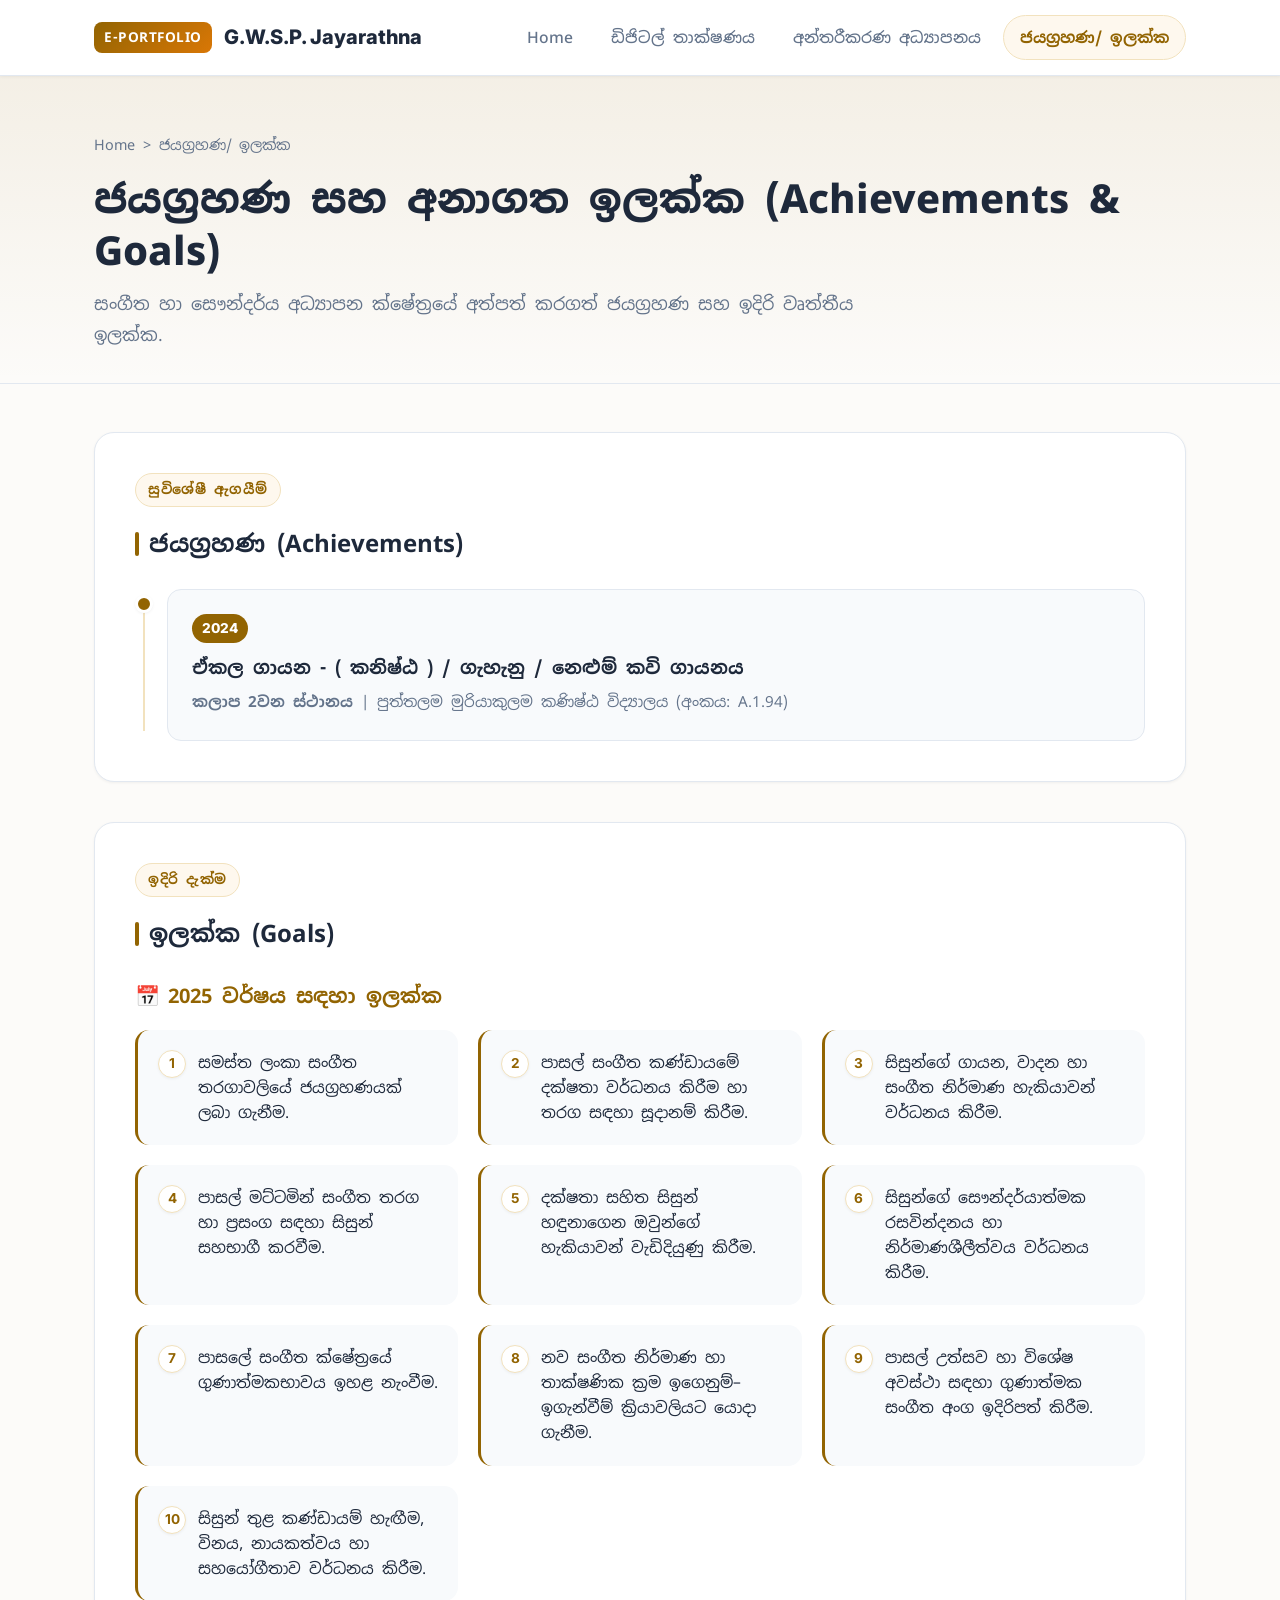
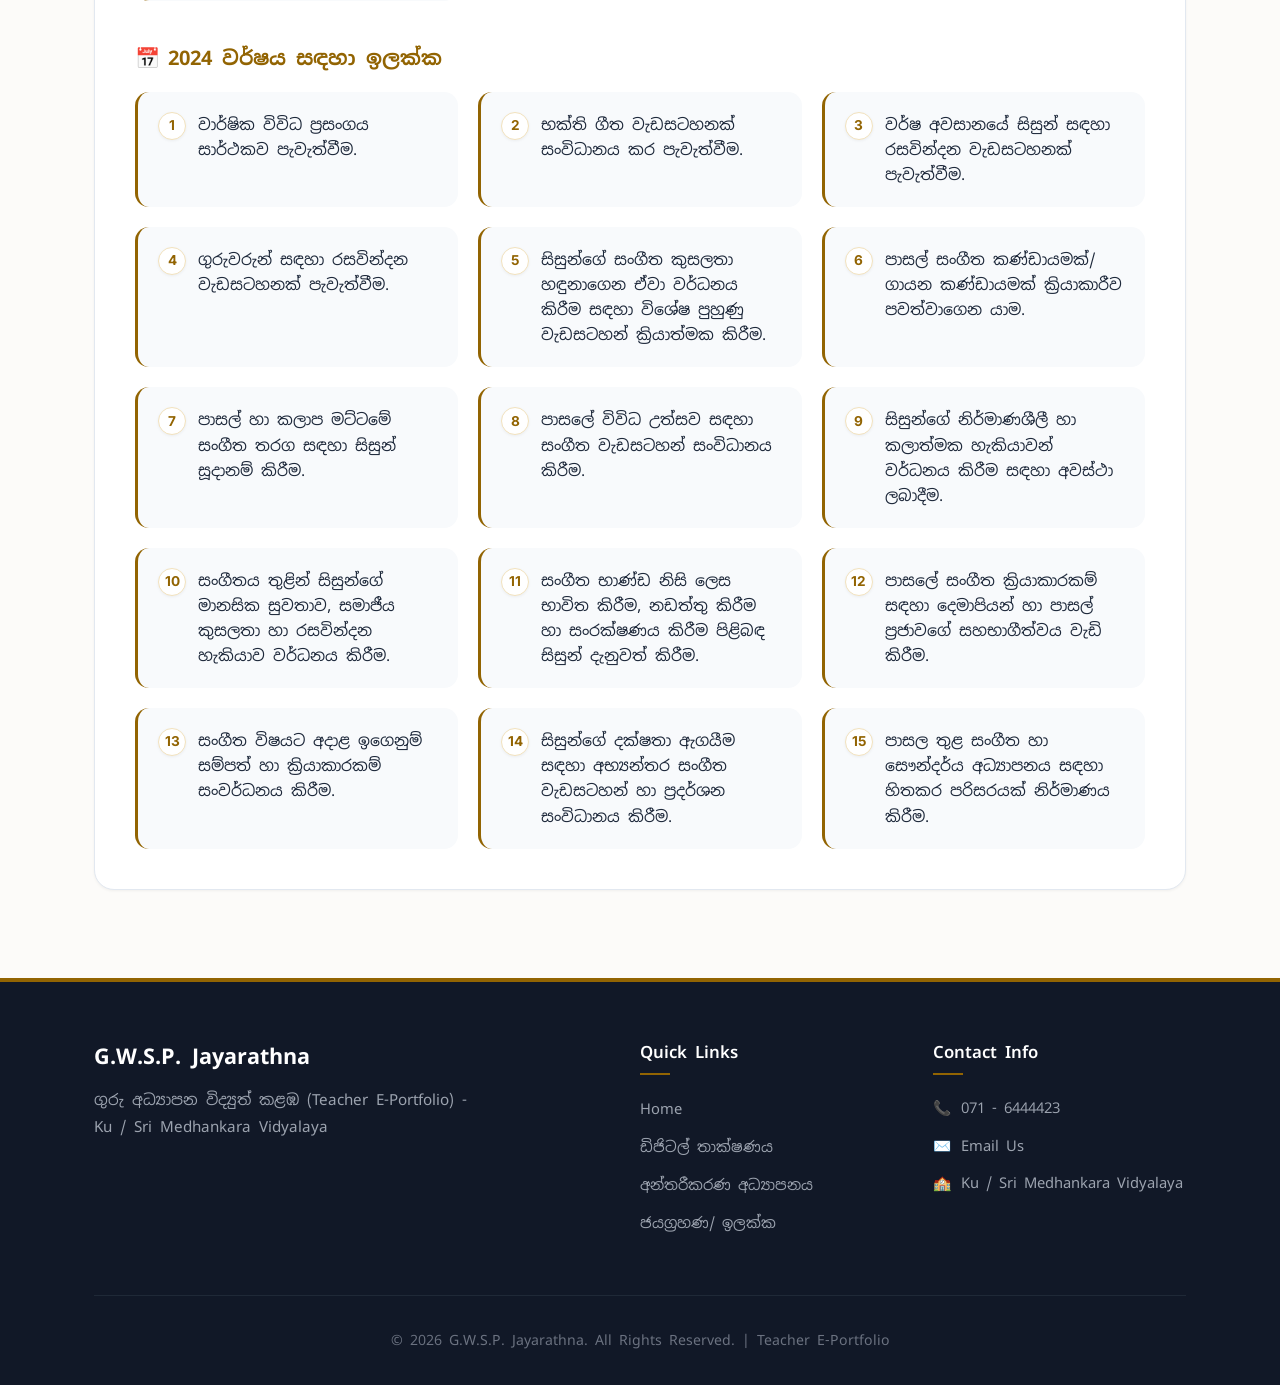
==== achievements-goals.html @ 7f7907e3 "Add achievements-goals.html" ====
<!DOCTYPE html>
<html lang="si">
<head>
  <meta charset="UTF-8">
  <meta name="viewport" content="width=device-width, initial-scale=1.0">
  <title>ජයග්‍රහණ සහ ඉලක්ක | G.W.S.P. Jayarathna</title>
  <link rel="stylesheet" href="assets/css/style.css">
</head>
<body>

  <!-- Site Header & Navigation -->
  <header class="site-header">
    <div class="container header-inner">
      <a href="index.html" class="brand-logo">
        <span class="brand-badge">E-PORTFOLIO</span>
        <span class="brand-name">G.W.S.P. Jayarathna</span>
      </a>

      <button class="menu-toggle" aria-label="Toggle navigation">
        <svg width="24" height="24" viewBox="0 0 24 24" fill="none" stroke="currentColor" stroke-width="2">
          <line x1="3" y1="12" x2="21" y2="12"></line>
          <line x1="3" y1="6" x2="21" y2="6"></line>
          <line x1="3" y1="18" x2="21" y2="18"></line>
        </svg>
      </button>

      <nav class="main-nav">
        <ul class="nav-links">
          <li><a href="index.html" class="nav-link">Home</a></li>
          <li><a href="digital-technology.html" class="nav-link">ඩිජිටල් තාක්ෂණය</a></li>
          <li><a href="inclusive-education.html" class="nav-link">අන්තරීකරණ අධ්‍යාපනය</a></li>
          <li><a href="achievements-goals.html" class="nav-link active">ජයග්‍රහණ/ ඉලක්ක</a></li>
        </ul>
      </nav>
    </div>
  </header>

  <!-- Page Hero Banner -->
  <section class="page-hero">
    <div class="container">
      <div class="breadcrumb">
        <a href="index.html">Home</a> &gt; <span>ජයග්‍රහණ/ ඉලක්ක</span>
      </div>
      <h1 class="page-title">ජයග්‍රහණ සහ අනාගත ඉලක්ක (Achievements & Goals)</h1>
      <p class="page-intro">සංගීත හා සෞන්දර්ය අධ්‍යාපන ක්ෂේත්‍රයේ අත්පත් කරගත් ජයග්‍රහණ සහ ඉදිරි වෘත්තීය ඉලක්ක.</p>
    </div>
  </section>

  <!-- Main Content -->
  <main class="content-section">
    <div class="container">

      <!-- Section 1: Achievements (ජයග්‍රහණ) -->
      <article class="content-card">
        <span class="section-badge">සුවිශේෂී ඇගයීම්</span>
        <h2 class="card-heading">ජයග්‍රහණ (Achievements)</h2>

        <div class="timeline">
          <!-- Achievement 1 -->
          <div class="timeline-item">
            <div class="timeline-dot"></div>
            <div class="timeline-content">
              <span class="timeline-year">2024</span>
              <h3 class="timeline-title">ඒකල ගායන - ( කනිෂ්ඨ ) / ගැහැනු / නෙළුම් කවි ගායනය</h3>
              <p class="timeline-sub">
                <strong>කලාප 2වන ස්ථානය</strong> | පුත්තලම මුරියාකුලම කණිෂ්ඨ විද්‍යාලය (අංකය: A.1.94)
              </p>
            </div>
          </div>
        </div>
      </article>

      <!-- Section 2: Goals (ඉලක්ක) -->
      <article class="content-card">
        <span class="section-badge">ඉදිරි දැක්ම</span>
        <h2 class="card-heading">ඉලක්ක (Goals)</h2>

        <!-- Year 2025 Goals -->
        <div style="margin-bottom: 2.5rem;">
          <h3 style="font-size: 1.25rem; font-weight: 700; color: var(--primary-color); margin-bottom: 1rem; display: flex; align-items: center; gap: 8px;">
            <span>📅</span> 2025 වර්ෂය සඳහා ඉලක්ක
          </h3>

          <div class="objectives-grid">
            <div class="objective-item"><div class="objective-num">1</div><div>සමස්ත ලංකා සංගීත තරගාවලියේ ජයග්‍රහණයක් ලබා ගැනීම.</div></div>
            <div class="objective-item"><div class="objective-num">2</div><div>පාසල් සංගීත කණ්ඩායමේ දක්ෂතා වර්ධනය කිරීම හා තරග සඳහා සූදානම් කිරීම.</div></div>
            <div class="objective-item"><div class="objective-num">3</div><div>සිසුන්ගේ ගායන, වාදන හා සංගීත නිර්මාණ හැකියාවන් වර්ධනය කිරීම.</div></div>
            <div class="objective-item"><div class="objective-num">4</div><div>පාසල් මට්ටමින් සංගීත තරග හා ප්‍රසංග සඳහා සිසුන් සහභාගී කරවීම.</div></div>
            <div class="objective-item"><div class="objective-num">5</div><div>දක්ෂතා සහිත සිසුන් හඳුනාගෙන ඔවුන්ගේ හැකියාවන් වැඩිදියුණු කිරීම.</div></div>
            <div class="objective-item"><div class="objective-num">6</div><div>සිසුන්ගේ සෞන්දර්යාත්මක රසවින්දනය හා නිර්මාණශීලීත්වය වර්ධනය කිරීම.</div></div>
            <div class="objective-item"><div class="objective-num">7</div><div>පාසලේ සංගීත ක්ෂේත්‍රයේ ගුණාත්මකභාවය ඉහළ නැංවීම.</div></div>
            <div class="objective-item"><div class="objective-num">8</div><div>නව සංගීත නිර්මාණ හා තාක්ෂණික ක්‍රම ඉගෙනුම්–ඉගැන්වීම් ක්‍රියාවලියට යොදා ගැනීම.</div></div>
            <div class="objective-item"><div class="objective-num">9</div><div>පාසල් උත්සව හා විශේෂ අවස්ථා සඳහා ගුණාත්මක සංගීත අංග ඉදිරිපත් කිරීම.</div></div>
            <div class="objective-item"><div class="objective-num">10</div><div>සිසුන් තුළ කණ්ඩායම් හැඟීම, විනය, නායකත්වය හා සහයෝගීතාව වර්ධනය කිරීම.</div></div>
          </div>
        </div>

        <!-- Year 2024 Goals -->
        <div>
          <h3 style="font-size: 1.25rem; font-weight: 700; color: var(--primary-color); margin-bottom: 1rem; display: flex; align-items: center; gap: 8px;">
            <span>📅</span> 2024 වර්ෂය සඳහා ඉලක්ක
          </h3>

          <div class="objectives-grid">
            <div class="objective-item"><div class="objective-num">1</div><div>වාර්ෂික විවිධ ප්‍රසංගය සාර්ථකව පැවැත්වීම.</div></div>
            <div class="objective-item"><div class="objective-num">2</div><div>භක්ති ගීත වැඩසටහනක් සංවිධානය කර පැවැත්වීම.</div></div>
            <div class="objective-item"><div class="objective-num">3</div><div>වර්ෂ අවසානයේ සිසුන් සඳහා රසවින්දන වැඩසටහනක් පැවැත්වීම.</div></div>
            <div class="objective-item"><div class="objective-num">4</div><div>ගුරුවරුන් සඳහා රසවින්දන වැඩසටහනක් පැවැත්වීම.</div></div>
            <div class="objective-item"><div class="objective-num">5</div><div>සිසුන්ගේ සංගීත කුසලතා හඳුනාගෙන ඒවා වර්ධනය කිරීම සඳහා විශේෂ පුහුණු වැඩසටහන් ක්‍රියාත්මක කිරීම.</div></div>
            <div class="objective-item"><div class="objective-num">6</div><div>පාසල් සංගීත කණ්ඩායමක්/ගායන කණ්ඩායමක් ක්‍රියාකාරීව පවත්වාගෙන යාම.</div></div>
            <div class="objective-item"><div class="objective-num">7</div><div>පාසල් හා කලාප මට්ටමේ සංගීත තරග සඳහා සිසුන් සූදානම් කිරීම.</div></div>
            <div class="objective-item"><div class="objective-num">8</div><div>පාසලේ විවිධ උත්සව සඳහා සංගීත වැඩසටහන් සංවිධානය කිරීම.</div></div>
            <div class="objective-item"><div class="objective-num">9</div><div>සිසුන්ගේ නිර්මාණශීලී හා කලාත්මක හැකියාවන් වර්ධනය කිරීම සඳහා අවස්ථා ලබාදීම.</div></div>
            <div class="objective-item"><div class="objective-num">10</div><div>සංගීතය තුළින් සිසුන්ගේ මානසික සුවතාව, සමාජීය කුසලතා හා රසවින්දන හැකියාව වර්ධනය කිරීම.</div></div>
            <div class="objective-item"><div class="objective-num">11</div><div>සංගීත භාණ්ඩ නිසි ලෙස භාවිත කිරීම, නඩත්තු කිරීම හා සංරක්ෂණය කිරීම පිළිබඳ සිසුන් දැනුවත් කිරීම.</div></div>
            <div class="objective-item"><div class="objective-num">12</div><div>පාසලේ සංගීත ක්‍රියාකාරකම් සඳහා දෙමාපියන් හා පාසල් ප්‍රජාවගේ සහභාගීත්වය වැඩි කිරීම.</div></div>
            <div class="objective-item"><div class="objective-num">13</div><div>සංගීත විෂයට අදාළ ඉගෙනුම් සම්පත් හා ක්‍රියාකාරකම් සංවර්ධනය කිරීම.</div></div>
            <div class="objective-item"><div class="objective-num">14</div><div>සිසුන්ගේ දක්ෂතා ඇගයීම සඳහා අභ්‍යන්තර සංගීත වැඩසටහන් හා ප්‍රදර්ශන සංවිධානය කිරීම.</div></div>
            <div class="objective-item"><div class="objective-num">15</div><div>පාසල තුළ සංගීත හා සෞන්දර්ය අධ්‍යාපනය සඳහා හිතකර පරිසරයක් නිර්මාණය කිරීම.</div></div>
          </div>
        </div>

      </article>

    </div>
  </main>

  <!-- Site Footer -->
  <footer class="site-footer">
    <div class="container">
      <div class="footer-grid">
        <div class="footer-info">
          <h3>G.W.S.P. Jayarathna</h3>
          <p>ගුරු අධ්‍යාපන විද්‍යුත් කළඹ (Teacher E-Portfolio) - Ku / Sri Medhankara Vidyalaya</p>
        </div>

        <div class="footer-col">
          <h4>Quick Links</h4>
          <ul class="footer-links">
            <li><a href="index.html">Home</a></li>
            <li><a href="digital-technology.html">ඩිජිටල් තාක්ෂණය</a></li>
            <li><a href="inclusive-education.html">අන්තරීකරණ අධ්‍යාපනය</a></li>
            <li><a href="achievements-goals.html">ජයග්‍රහණ/ ඉලක්ක</a></li>
          </ul>
        </div>

        <div class="footer-col">
          <h4>Contact Info</h4>
          <div class="footer-contact-item">
            <span>📞</span>
            <a href="tel:0716444423">071 - 6444423</a>
          </div>
          <div class="footer-contact-item">
            <span>✉️</span>
            <a href="mailto:Suranjipushpakumarijayarathna@gmail.com">Email Us</a>
          </div>
          <div class="footer-contact-item">
            <span>🏫</span>
            <span>Ku / Sri Medhankara Vidyalaya</span>
          </div>
        </div>
      </div>

      <div class="footer-bottom">
        <p>&copy; 2026 G.W.S.P. Jayarathna. All Rights Reserved. | Teacher E-Portfolio</p>
      </div>
    </div>
  </footer>

  <script src="assets/js/main.js"></script>
</body>
</html>
---- assets/css/style.css ----
/* ===================================================
   E-Portfolio - G.W.S.P. Jayarathna
   Main Stylesheet
   =================================================== */

@import url('https://fonts.googleapis.com/css2?family=Inter:wght@300;400;500;600;700;800&family=Noto+Sans+Sinhala:wght@300;400;500;600;700;800&display=swap');

:root {
  --primary-color: #926402;
  --primary-hover: #734f01;
  --primary-light: #fef8ee;
  --primary-border: #f2e2be;
  --accent-color: #2563eb;
  --accent-hover: #1d4ed8;
  --text-main: #1e293b;
  --text-muted: #64748b;
  --text-light: #94a3b8;
  --bg-main: #fcfbf9;
  --bg-card: #ffffff;
  --bg-alt: #f8fafc;
  --border-color: #e2e8f0;
  --border-light: #f1f5f9;
  --shadow-sm: 0 1px 3px rgba(0, 0, 0, 0.05);
  --shadow-md: 0 4px 6px -1px rgba(0, 0, 0, 0.08), 0 2px 4px -2px rgba(0, 0, 0, 0.04);
  --shadow-lg: 0 10px 25px -5px rgba(0, 0, 0, 0.08), 0 8px 10px -6px rgba(0, 0, 0, 0.04);
  --shadow-xl: 0 20px 30px -10px rgba(0, 0, 0, 0.12);
  --radius-sm: 8px;
  --radius-md: 14px;
  --radius-lg: 20px;
  --radius-full: 9999px;
  --font-sinhala: 'Noto Sans Sinhala', -apple-system, BlinkMacSystemFont, sans-serif;
  --font-latin: 'Inter', -apple-system, BlinkMacSystemFont, sans-serif;
  --transition: all 0.25s cubic-bezier(0.4, 0, 0.2, 1);
}

/* Reset & Base */
*, *::before, *::after {
  box-sizing: border-box;
  margin: 0;
  padding: 0;
}

html {
  scroll-behavior: smooth;
  font-size: 16px;
}

body {
  font-family: var(--font-sinhala), var(--font-latin);
  background-color: var(--bg-main);
  color: var(--text-main);
  line-height: 1.75;
  min-height: 100vh;
  display: flex;
  flex-direction: column;
  -webkit-font-smoothing: antialiased;
}

img {
  max-width: 100%;
  height: auto;
  display: block;
}

a {
  color: inherit;
  text-decoration: none;
  transition: var(--transition);
}

ul, ol {
  padding-left: 1.5rem;
}

.container {
  width: 100%;
  max-width: 1140px;
  margin: 0 auto;
  padding: 0 1.5rem;
}

/* ===================================================
   Header & Navigation
   =================================================== */
.site-header {
  position: sticky;
  top: 0;
  z-index: 1000;
  background: rgba(255, 255, 255, 0.94);
  backdrop-filter: blur(12px);
  -webkit-backdrop-filter: blur(12px);
  border-bottom: 1px solid var(--border-color);
  box-shadow: var(--shadow-sm);
}

.header-inner {
  display: flex;
  align-items: center;
  justify-content: space-between;
  height: 75px;
}

.brand-logo {
  display: flex;
  align-items: center;
  gap: 12px;
  font-weight: 700;
  font-size: 1.25rem;
  color: var(--text-main);
}

.brand-badge {
  background: linear-gradient(135deg, var(--primary-color), #d97706);
  color: #fff;
  font-size: 0.85rem;
  font-weight: 700;
  padding: 4px 10px;
  border-radius: var(--radius-sm);
  letter-spacing: 0.5px;
}

.brand-name {
  font-family: var(--font-latin);
  font-weight: 800;
  color: var(--text-main);
}

.main-nav {
  display: flex;
  align-items: center;
  gap: 8px;
}

.nav-links {
  display: flex;
  list-style: none;
  align-items: center;
  gap: 6px;
}

.nav-link {
  padding: 8px 16px;
  font-size: 0.98rem;
  font-weight: 500;
  color: var(--text-muted);
  border-radius: var(--radius-full);
  transition: var(--transition);
  display: inline-flex;
  align-items: center;
  gap: 6px;
}

.nav-link:hover {
  color: var(--primary-color);
  background-color: var(--primary-light);
}

.nav-link.active {
  color: var(--primary-color);
  background-color: var(--primary-light);
  font-weight: 700;
  border: 1px solid var(--primary-border);
}

.menu-toggle {
  display: none;
  background: transparent;
  border: none;
  cursor: pointer;
  padding: 8px;
  color: var(--text-main);
  border-radius: var(--radius-sm);
}

/* ===================================================
   Hero & Home Profile Section
   =================================================== */
.hero-section {
  padding: 4.5rem 0 3.5rem;
  background: radial-gradient(circle at 50% 0%, rgba(217, 119, 6, 0.05) 0%, transparent 60%);
  text-align: center;
}

.profile-avatar-wrap {
  position: relative;
  width: 280px;
  max-width: 90%;
  margin: 0 auto 2.25rem;
}

.profile-avatar {
  width: 100%;
  height: 320px;
  border-radius: 24px;
  object-fit: cover;
  object-position: center 8%;
  border: 6px solid #ffffff;
  box-shadow: 0 16px 35px rgba(146, 100, 2, 0.18), 0 0 0 3px var(--primary-border);
  transition: var(--transition);
}

.profile-avatar-wrap:hover .profile-avatar {
  transform: translateY(-4px);
  box-shadow: 0 20px 40px rgba(146, 100, 2, 0.28), 0 0 0 4px var(--primary-color);
}

.profile-title {
  font-size: clamp(2rem, 5vw, 3.2rem);
  font-weight: 800;
  color: var(--text-main);
  letter-spacing: -0.5px;
  margin-bottom: 0.5rem;
  font-family: var(--font-latin);
}

.profile-subtitle {
  font-size: 1.15rem;
  color: var(--primary-color);
  font-weight: 600;
  margin-bottom: 2rem;
}

/* Info Details Card */
.details-card {
  background: var(--bg-card);
  border: 1px solid var(--border-color);
  border-radius: var(--radius-lg);
  padding: 1.75rem 2rem;
  max-width: 760px;
  margin: 0 auto 3.5rem;
  box-shadow: var(--shadow-md);
  display: grid;
  grid-template-columns: repeat(auto-fit, minmax(280px, 1fr));
  gap: 1.25rem;
  text-align: left;
}

.info-item {
  display: flex;
  align-items: center;
  gap: 14px;
  padding: 10px 12px;
  border-radius: var(--radius-md);
  background: var(--bg-alt);
  border: 1px solid var(--border-light);
}

.info-icon {
  width: 42px;
  height: 42px;
  border-radius: 50%;
  background: var(--primary-light);
  color: var(--primary-color);
  display: flex;
  align-items: center;
  justify-content: center;
  font-size: 1.2rem;
  flex-shrink: 0;
}

.info-label {
  font-size: 0.78rem;
  text-transform: uppercase;
  letter-spacing: 0.5px;
  color: var(--text-muted);
  font-weight: 600;
  margin-bottom: 2px;
}

.info-value {
  font-size: 0.98rem;
  color: var(--text-main);
  font-weight: 600;
  word-break: break-word;
}

/* Quick Navigation Modules (Circular / Cards) */
.nav-modules-section {
  padding: 2rem 0 4rem;
}

.section-heading-center {
  text-align: center;
  margin-bottom: 2.5rem;
}

.section-heading-center h2 {
  font-size: 1.8rem;
  font-weight: 700;
  color: var(--text-main);
  margin-bottom: 0.5rem;
}

.section-heading-center p {
  color: var(--text-muted);
  font-size: 1rem;
}

.modules-grid {
  display: grid;
  grid-template-columns: repeat(3, 1fr);
  gap: 2rem;
  max-width: 980px;
  margin: 0 auto;
}

.module-card {
  background: var(--bg-card);
  border: 1px solid var(--border-color);
  border-radius: var(--radius-lg);
  padding: 2.5rem 1.5rem;
  text-align: center;
  display: flex;
  flex-direction: column;
  align-items: center;
  justify-content: center;
  gap: 1.25rem;
  box-shadow: var(--shadow-md);
  transition: var(--transition);
  position: relative;
  overflow: hidden;
}

.module-card::before {
  content: '';
  position: absolute;
  top: 0;
  left: 0;
  right: 0;
  height: 5px;
  background: linear-gradient(90deg, var(--primary-color), #d97706);
  opacity: 0;
  transition: var(--transition);
}

.module-card:hover {
  transform: translateY(-8px);
  box-shadow: var(--shadow-xl);
  border-color: var(--primary-border);
}

.module-card:hover::before {
  opacity: 1;
}

.module-icon-circle {
  width: 90px;
  height: 90px;
  border-radius: 50%;
  background: linear-gradient(135deg, var(--primary-light), #fff);
  border: 2px solid var(--primary-border);
  display: flex;
  align-items: center;
  justify-content: center;
  font-size: 2.2rem;
  color: var(--primary-color);
  box-shadow: var(--shadow-sm);
  transition: var(--transition);
}

.module-card:hover .module-icon-circle {
  transform: scale(1.1) rotate(5deg);
  background: linear-gradient(135deg, var(--primary-color), #d97706);
  color: #fff;
  border-color: transparent;
}

.module-card-title {
  font-size: 1.25rem;
  font-weight: 700;
  color: var(--text-main);
  line-height: 1.4;
}

.module-card-desc {
  font-size: 0.9rem;
  color: var(--text-muted);
  line-height: 1.5;
}

.module-btn {
  display: inline-flex;
  align-items: center;
  gap: 6px;
  font-size: 0.9rem;
  font-weight: 600;
  color: var(--primary-color);
  padding: 6px 14px;
  border-radius: var(--radius-full);
  background: var(--primary-light);
  transition: var(--transition);
}

.module-card:hover .module-btn {
  background: var(--primary-color);
  color: #fff;
}

/* ===================================================
   Inner Pages (Modules: Digital Tech, Inclusive Edu, Achievements)
   =================================================== */
.page-hero {
  background: linear-gradient(180deg, rgba(146, 100, 2, 0.08) 0%, rgba(252, 251, 249, 0) 100%);
  padding: 3.5rem 0 2rem;
  border-bottom: 1px solid var(--border-color);
}

.breadcrumb {
  display: flex;
  align-items: center;
  gap: 8px;
  font-size: 0.9rem;
  color: var(--text-muted);
  margin-bottom: 1rem;
}

.breadcrumb a:hover {
  color: var(--primary-color);
}

.page-title {
  font-size: clamp(1.8rem, 4vw, 2.5rem);
  font-weight: 800;
  color: var(--text-main);
  margin-bottom: 0.75rem;
  line-height: 1.3;
}

.page-intro {
  font-size: 1.1rem;
  color: var(--text-muted);
  max-width: 800px;
}

.content-section {
  padding: 3rem 0;
}

.content-card {
  background: var(--bg-card);
  border: 1px solid var(--border-color);
  border-radius: var(--radius-lg);
  padding: 2.5rem;
  margin-bottom: 2.5rem;
  box-shadow: var(--shadow-sm);
  transition: var(--transition);
}

.content-card:hover {
  box-shadow: var(--shadow-md);
}

.section-badge {
  display: inline-block;
  font-size: 0.85rem;
  font-weight: 700;
  color: var(--primary-color);
  background: var(--primary-light);
  border: 1px solid var(--primary-border);
  padding: 4px 12px;
  border-radius: var(--radius-full);
  margin-bottom: 1rem;
  text-transform: uppercase;
  letter-spacing: 0.5px;
}

.card-heading {
  font-size: 1.5rem;
  font-weight: 700;
  color: var(--text-main);
  margin-bottom: 1.5rem;
  display: flex;
  align-items: center;
  gap: 10px;
}

.card-heading::before {
  content: '';
  display: inline-block;
  width: 4px;
  height: 24px;
  background: var(--primary-color);
  border-radius: 2px;
}

/* Objectives List Styles */
.objectives-grid {
  display: grid;
  grid-template-columns: repeat(auto-fit, minmax(300px, 1fr));
  gap: 1.25rem;
}

.objective-item {
  display: flex;
  align-items: flex-start;
  gap: 12px;
  padding: 1.25rem;
  background: var(--bg-alt);
  border-radius: var(--radius-md);
  border-left: 3px solid var(--primary-color);
  font-size: 0.98rem;
  line-height: 1.6;
}

.objective-num {
  font-family: var(--font-latin);
  font-weight: 700;
  color: var(--primary-color);
  background: #fff;
  width: 28px;
  height: 28px;
  border-radius: 50%;
  display: flex;
  align-items: center;
  justify-content: center;
  font-size: 0.85rem;
  box-shadow: var(--shadow-sm);
  flex-shrink: 0;
  border: 1px solid var(--primary-border);
}

.prose-text {
  font-size: 1.05rem;
  line-height: 1.85;
  color: #334155;
}

.prose-text p {
  margin-bottom: 1.25rem;
}

.highlight-box {
  background: linear-gradient(135deg, rgba(146, 100, 2, 0.05), rgba(217, 119, 6, 0.08));
  border: 1px dashed var(--primary-border);
  border-radius: var(--radius-md);
  padding: 1.5rem;
  margin: 1.5rem 0;
}

/* Timeline & Achievements */
.timeline {
  position: relative;
  padding-left: 2rem;
}

.timeline::before {
  content: '';
  position: absolute;
  top: 10px;
  bottom: 10px;
  left: 8px;
  width: 2px;
  background: var(--primary-border);
}

.timeline-item {
  position: relative;
  margin-bottom: 2rem;
}

.timeline-item:last-child {
  margin-bottom: 0;
}

.timeline-dot {
  position: absolute;
  left: -2rem;
  top: 6px;
  width: 18px;
  height: 18px;
  border-radius: 50%;
  background: var(--primary-color);
  border: 3px solid #fff;
  box-shadow: var(--shadow-sm);
}

.timeline-content {
  background: var(--bg-alt);
  border: 1px solid var(--border-color);
  border-radius: var(--radius-md);
  padding: 1.5rem;
}

.timeline-year {
  display: inline-block;
  font-family: var(--font-latin);
  font-weight: 800;
  font-size: 0.85rem;
  color: #fff;
  background: var(--primary-color);
  padding: 3px 10px;
  border-radius: var(--radius-full);
  margin-bottom: 0.5rem;
}

.timeline-title {
  font-size: 1.15rem;
  font-weight: 700;
  color: var(--text-main);
  margin-bottom: 0.35rem;
}

.timeline-sub {
  font-size: 0.95rem;
  color: var(--text-muted);
}

/* ===================================================
   Footer & Contact Info
   =================================================== */
.site-footer {
  margin-top: auto;
  background: #111827;
  color: #f3f4f6;
  padding: 3.5rem 0 2rem;
  border-top: 4px solid var(--primary-color);
}

.footer-grid {
  display: grid;
  grid-template-columns: 2fr 1fr 1fr;
  gap: 2.5rem;
  margin-bottom: 3rem;
}

.footer-info h3 {
  font-size: 1.35rem;
  font-weight: 700;
  margin-bottom: 0.75rem;
  color: #fff;
}

.footer-info p {
  color: #9ca3af;
  font-size: 0.95rem;
  max-width: 380px;
}

.footer-col h4 {
  font-size: 1.05rem;
  font-weight: 600;
  color: #fff;
  margin-bottom: 1.25rem;
  position: relative;
  padding-bottom: 8px;
}

.footer-col h4::after {
  content: '';
  position: absolute;
  bottom: 0;
  left: 0;
  width: 30px;
  height: 2px;
  background: var(--primary-color);
}

.footer-links {
  list-style: none;
  padding: 0;
}

.footer-links li {
  margin-bottom: 10px;
}

.footer-links a {
  color: #9ca3af;
  font-size: 0.92rem;
}

.footer-links a:hover {
  color: #fff;
  padding-left: 4px;
}

.footer-contact-item {
  display: flex;
  align-items: center;
  gap: 10px;
  color: #9ca3af;
  margin-bottom: 12px;
  font-size: 0.92rem;
}

.footer-contact-item a:hover {
  color: #fff;
  text-decoration: underline;
}

.footer-bottom {
  text-align: center;
  padding-top: 2rem;
  border-top: 1px solid #1f2937;
  color: #6b7280;
  font-size: 0.88rem;
}

/* ===================================================
   Buttons & UI Enhancements
   =================================================== */
.btn {
  display: inline-flex;
  align-items: center;
  justify-content: center;
  gap: 8px;
  padding: 10px 22px;
  font-size: 0.95rem;
  font-weight: 600;
  border-radius: var(--radius-full);
  cursor: pointer;
  border: 1px solid transparent;
  transition: var(--transition);
}

.btn-primary {
  background: linear-gradient(135deg, var(--primary-color), #d97706);
  color: #fff;
  box-shadow: 0 4px 12px rgba(146, 100, 2, 0.25);
}

.btn-primary:hover {
  background: linear-gradient(135deg, var(--primary-hover), #b45309);
  box-shadow: 0 6px 16px rgba(146, 100, 2, 0.35);
  transform: translateY(-1px);
}

.btn-outline {
  background: transparent;
  border-color: var(--primary-color);
  color: var(--primary-color);
}

.btn-outline:hover {
  background: var(--primary-light);
}

/* Print Styles */
@media print {
  .site-header, .site-footer, .nav-modules-section, .btn {
    display: none !important;
  }
  body {
    background: #fff;
    color: #000;
  }
  .content-card {
    border: none;
    box-shadow: none;
    padding: 0;
  }
}

/* Responsive */
@media (max-width: 900px) {
  .modules-grid {
    grid-template-columns: 1fr;
    gap: 1.5rem;
  }
  .footer-grid {
    grid-template-columns: 1fr;
    gap: 2rem;
  }
}

@media (max-width: 768px) {
  .menu-toggle {
    display: block;
  }
  .nav-links {
    position: fixed;
    top: 75px;
    left: 0;
    right: 0;
    background: #ffffff;
    flex-direction: column;
    padding: 1.5rem;
    box-shadow: var(--shadow-lg);
    border-bottom: 1px solid var(--border-color);
    transform: translateY(-150%);
    transition: transform 0.3s ease;
  }
  .nav-links.open {
    transform: translateY(0);
  }
  .nav-link {
    width: 100%;
    justify-content: center;
    padding: 12px;
  }
  .details-card {
    grid-template-columns: 1fr;
    padding: 1.25rem;
  }
  .content-card {
    padding: 1.5rem;
  }
}
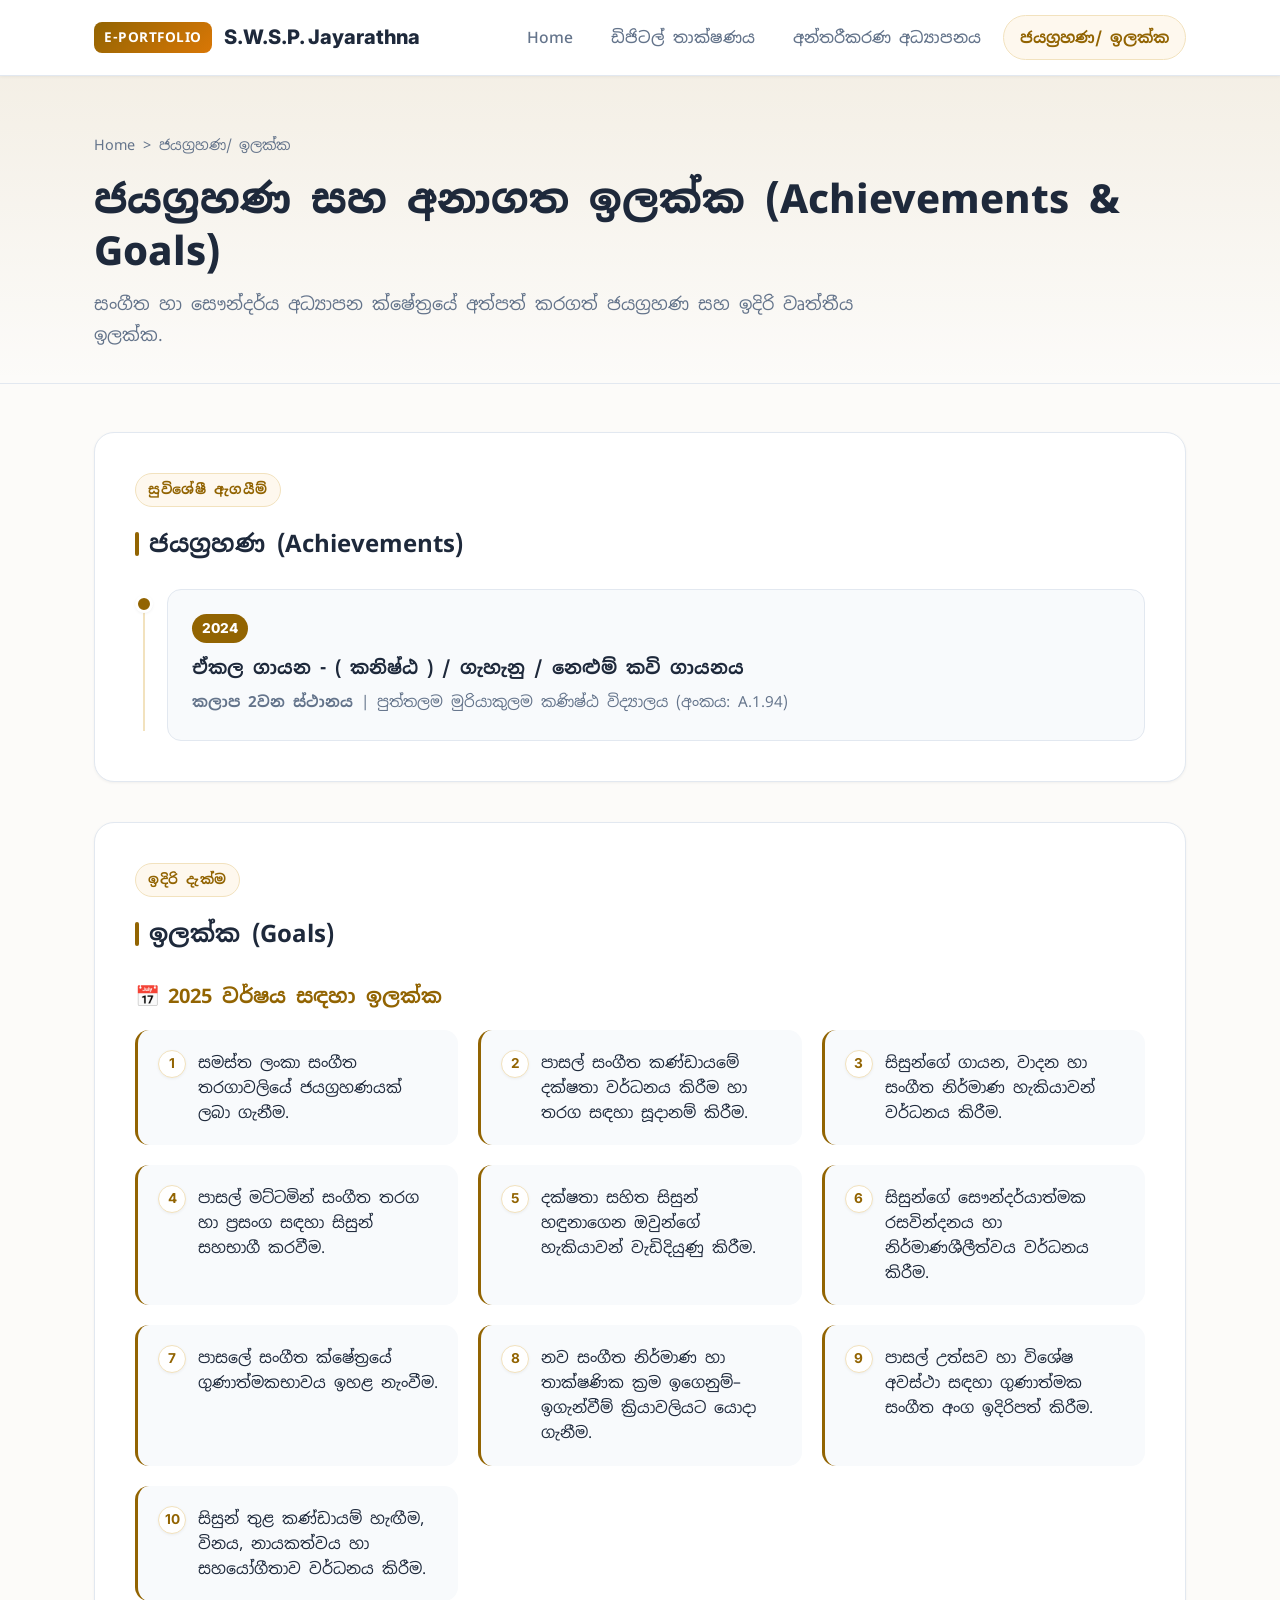
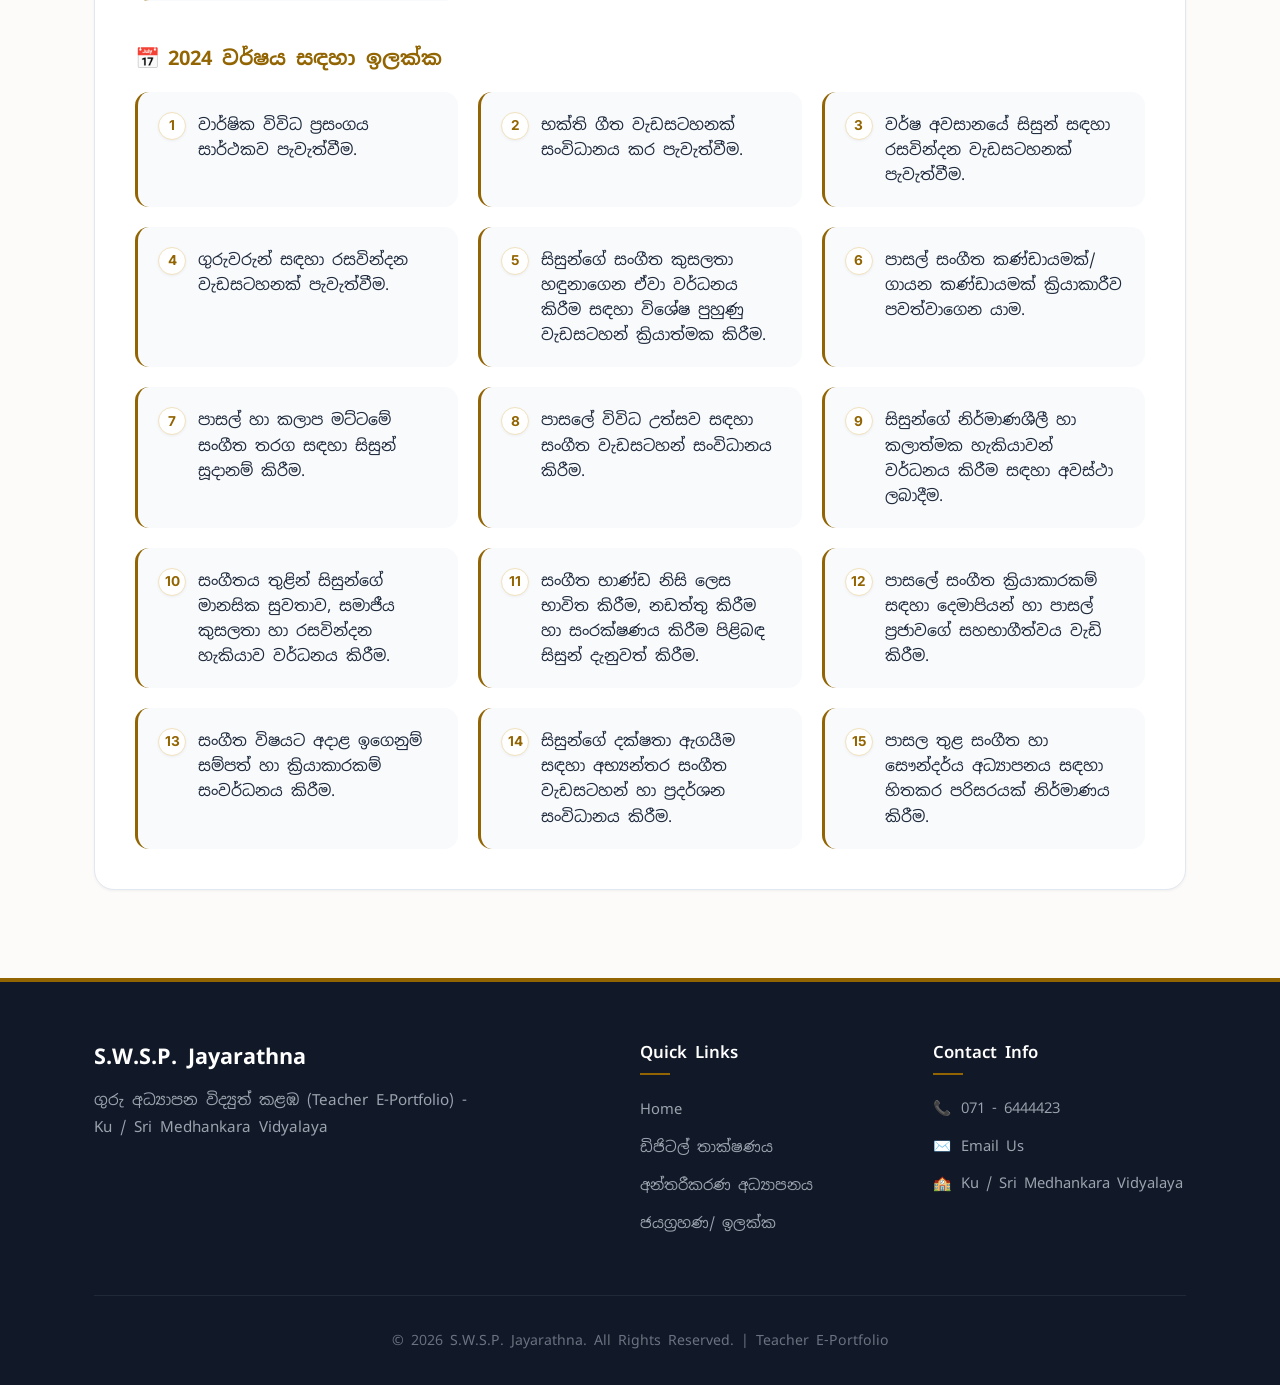
==== commit c2a87d39: "Update initials from G.W.S.P. to S.W.S.P. Jayarathna" ====
--- a/achievements-goals.html
+++ b/achievements-goals.html
@@ -3,7 +3,7 @@
 <head>
   <meta charset="UTF-8">
   <meta name="viewport" content="width=device-width, initial-scale=1.0">
-  <title>ජයග්‍රහණ සහ ඉලක්ක | G.W.S.P. Jayarathna</title>
+  <title>ජයග්‍රහණ සහ ඉලක්ක | S.W.S.P. Jayarathna</title>
   <link rel="stylesheet" href="assets/css/style.css">
 </head>
 <body>
@@ -13,7 +13,7 @@
     <div class="container header-inner">
       <a href="index.html" class="brand-logo">
         <span class="brand-badge">E-PORTFOLIO</span>
-        <span class="brand-name">G.W.S.P. Jayarathna</span>
+        <span class="brand-name">S.W.S.P. Jayarathna</span>
       </a>
 
       <button class="menu-toggle" aria-label="Toggle navigation">
@@ -130,7 +130,7 @@
     <div class="container">
       <div class="footer-grid">
         <div class="footer-info">
-          <h3>G.W.S.P. Jayarathna</h3>
+          <h3>S.W.S.P. Jayarathna</h3>
           <p>ගුරු අධ්‍යාපන විද්‍යුත් කළඹ (Teacher E-Portfolio) - Ku / Sri Medhankara Vidyalaya</p>
         </div>
 
@@ -162,7 +162,7 @@
       </div>
 
       <div class="footer-bottom">
-        <p>&copy; 2026 G.W.S.P. Jayarathna. All Rights Reserved. | Teacher E-Portfolio</p>
+        <p>&copy; 2026 S.W.S.P. Jayarathna. All Rights Reserved. | Teacher E-Portfolio</p>
       </div>
     </div>
   </footer>
--- a/assets/css/style.css
+++ b/assets/css/style.css
@@ -1,5 +1,5 @@
 /* ===================================================
-   E-Portfolio - G.W.S.P. Jayarathna
+   E-Portfolio - S.W.S.P. Jayarathna
    Main Stylesheet
    =================================================== */
 
